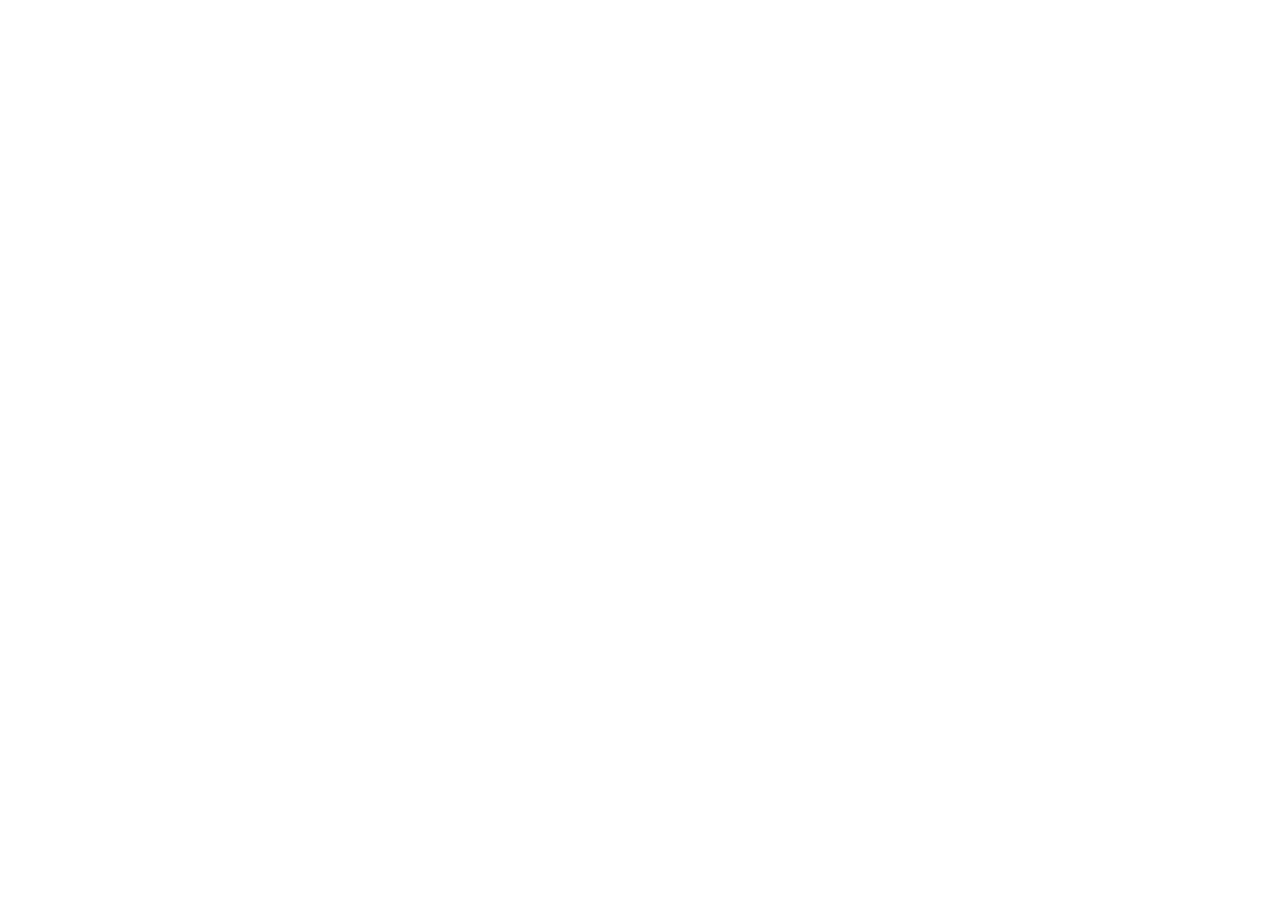
==== index.html @ 19e104a2 "Add files via upload" ====
<!DOCTYPE html>
<html lang="zh-CN">
<head>
  <meta charset="UTF-8">
  <meta name="viewport" content="width=device-width, initial-scale=1.0">
  <title>718黑料官网 - 718黑料 | 短视频内容创作与运营专家</title>
  <meta name="description" content="718黑料官网隶属于718黑料，专注短视频内容创作、账号代运营与品牌传播，服务718黑料、吃瓜群众中心、吾爱吃瓜等平台，助力品牌获取精准流量与潜在客户。">
  <meta name="keywords" content="718黑料,今日718,718吃瓜,718黑料,短视频,吃瓜群众中心,吾爱吃瓜">
  <meta name="author" content="718黑料">
  <meta property="og:title" content="718黑料官网 - 718黑料短视频服务">
  <meta property="og:description" content="专注短视频内容创作与账号运营，帮助品牌获取精准流量与潜在客户。">
  <meta property="og:type" content="website">
  <link rel="preconnect" href="https://fonts.googleapis.com">
  <link href="https://fonts.googleapis.com/css2?family=Noto+Sans+SC:wght@400;500;700;900&display=swap" rel="stylesheet">
  <link rel="stylesheet" href="css/styles.css">
  <script src="/statistics.js">
</head>
<body>

  <!-- 页眉 -->
  <header class="site-header" id="siteHeader">
    <div class="container header-inner">
      <a href="index.html" class="logo" aria-label="718黑料官网 首页">
        <span class="logo-mark">718</span><span class="logo-text">吃瓜群众</span>
      </a>
      <nav class="main-nav" id="mainNav" aria-label="主导航">
        <a href="index.html" class="active" aria-current="page">首页</a>
        <a href="about.html">关于我们</a>
        <a href="services.html">服务</a>
        <a href="listings.html">作品集</a>
        <a href="contact.html">联系我们</a>
        <a href="contact.html" class="btn btn-primary nav-cta">免费咨询</a>
      </nav>
      <button class="menu-toggle" id="menuToggle" aria-label="打开菜单" aria-expanded="false">
        <svg viewBox="0 0 24 24" fill="none" stroke-width="2" stroke-linecap="round" aria-hidden="true"><path d="M4 7h16M4 12h16M4 17h16"/></svg>
      </button>
    </div>
  </header>

  <main>
    <!-- 首屏主视觉 -->
    <section class="hero" aria-label="718黑料主视觉">
      <div class="hero-bg" role="presentation"></div>
      <div class="container hero-inner">
        <span class="hero-badge">🎬 718黑料 · 短视频内容专家</span>
        <h1>让品牌在短视频时代<br><span class="hl">被更多人看见</span></h1>
        <p>718黑料官网，隶属于 718黑料。我们专注短视频内容创作、账号代运营与热点营销，服务 718黑料、吃瓜群众中心、吾爱吃瓜等平台，帮助品牌精准获取潜在客户。</p>
        <div class="hero-actions">
          <a href="contact.html" class="btn btn-primary">免费预约咨询</a>
          <a href="listings.html" class="btn btn-outline">查看我们的作品</a>
        </div>
      </div>
    </section>

    <!-- 信任背书条 -->
    <section class="trust-bar" aria-label="数据背书">
      <div class="container">
        <div class="trust-grid">
          <div class="trust-item"><div class="num">5000万+</div><div class="label">全网累计播放量</div></div>
          <div class="trust-item"><div class="num">200+</div><div class="label">合作品牌与账号</div></div>
          <div class="trust-item"><div class="num">3000+</div><div class="label">产出短视频作品</div></div>
          <div class="trust-item"><div class="num">98%</div><div class="label">客户满意度</div></div>
        </div>
      </div>
    </section>

    <!-- 3 个核心优势 -->
    <section aria-labelledby="adv-title">
      <div class="container">
        <span class="title-tag">核心优势</span>
        <h2 class="section-title" id="adv-title">为什么选择 718黑料</h2>
        <p class="section-sub">懂内容、懂流量、懂转化，用专业能力为您的品牌创造真实增长。</p>
        <div class="grid-3">
          <article class="card reveal">
            <div class="icon" aria-hidden="true">
              <svg viewBox="0 0 24 24" fill="none" stroke="currentColor" stroke-width="2" stroke-linecap="round" stroke-linejoin="round"><polygon points="23 7 16 12 23 17 23 7"/><rect x="1" y="5" width="15" height="14" rx="2"/></svg>
            </div>
            <h3>爆款内容策划</h3>
            <p>深谙吃瓜热点与传播心理，从选题、脚本到成片全链路把控，持续产出高播放、高互动的优质短视频内容。</p>
          </article>
          <article class="card reveal">
            <div class="icon" aria-hidden="true">
              <svg viewBox="0 0 24 24" fill="none" stroke="currentColor" stroke-width="2" stroke-linecap="round" stroke-linejoin="round"><path d="M3 3v18h18"/><path d="M18.7 8l-5.1 5.2-2.8-2.8L7 14.3"/></svg>
            </div>
            <h3>数据驱动增长</h3>
            <p>以播放量、完播率、转化率等核心指标为导航，每周复盘迭代内容策略，让每一条视频都为获客目标服务。</p>
          </article>
          <article class="card reveal">
            <div class="icon" aria-hidden="true">
              <svg viewBox="0 0 24 24" fill="none" stroke="currentColor" stroke-width="2" stroke-linecap="round" stroke-linejoin="round"><circle cx="12" cy="12" r="10"/><circle cx="12" cy="12" r="6"/><circle cx="12" cy="12" r="2"/></svg>
            </div>
            <h3>全平台矩阵运营</h3>
            <p>覆盖抖音、快手、视频号、小红书等主流平台，多账号矩阵协同分发，让 718黑料品牌影响力指数级放大。</p>
          </article>
        </div>
      </div>
    </section>

    <!-- 服务预览 -->
    <section class="section-soft" aria-labelledby="svc-title">
      <div class="container">
        <span class="title-tag">服务预览</span>
        <h2 class="section-title" id="svc-title">我们能为您做什么</h2>
        <p class="section-sub">从内容创作到账号增长，提供短视频全链路一站式服务。</p>
        <div class="grid-4">
          <article class="card service-card reveal">
            <div class="thumb"><img src="https://images.unsplash.com/photo-1574717024653-61fd2cf4d44d?auto=format&fit=crop&w=800&q=80" alt="718黑料短视频拍摄现场，专业摄像机取景" loading="lazy"></div>
            <div class="body">
              <h3>短视频创作</h3>
              <p>策划、拍摄、剪辑、包装一站式产出。</p>
              <a class="more" href="services.html">了解详情 →</a>
            </div>
          </article>
          <article class="card service-card reveal">
            <div class="thumb"><img src="https://images.unsplash.com/photo-1563986768609-322da13575f3?auto=format&fit=crop&w=800&q=80" alt="运营团队分析短视频账号数据增长曲线" loading="lazy"></div>
            <div class="body">
              <h3>账号代运营</h3>
              <p>从0到1孵化账号，持续稳定涨粉变现。</p>
              <a class="more" href="services.html">了解详情 →</a>
            </div>
          </article>
          <article class="card service-card reveal">
            <div class="thumb"><img src="https://images.unsplash.com/photo-1557804506-669a67965ba0?auto=format&fit=crop&w=800&q=80" alt="品牌营销策划团队在白板前讨论传播方案" loading="lazy"></div>
            <div class="body">
              <h3>品牌热点营销</h3>
              <p>借势热点话题，让品牌传播事半功倍。</p>
              <a class="more" href="services.html">了解详情 →</a>
            </div>
          </article>
          <article class="card service-card reveal">
            <div class="thumb"><img src="https://images.unsplash.com/photo-1626785774573-4b799315345d?auto=format&fit=crop&w=800&q=80" alt="创意导演与客户沟通视频脚本方案" loading="lazy"></div>
            <div class="body">
              <h3>内容策略咨询</h3>
              <p>一对一诊断，定制专属内容增长方案。</p>
              <a class="more" href="services.html">了解详情 →</a>
            </div>
          </article>
        </div>
        <p style="text-align:center;margin-top:40px;">
          <a href="services.html" class="btn btn-ghost">查看全部服务</a>
        </p>
      </div>
    </section>

    <!-- 客户评价 -->
    <section aria-labelledby="test-title">
      <div class="container">
        <span class="title-tag">客户评价</span>
        <h2 class="section-title" id="test-title">客户眼中的 718</h2>
        <p class="section-sub">真实反馈，是我们持续前行的动力。</p>
        <div class="grid-3">
          <article class="card testimonial-card reveal">
            <div class="stars" aria-label="五星好评">★★★★★</div>
            <blockquote>“和 718黑料 合作半年，账号粉丝翻了三倍，咨询量明显提升。团队响应快、创意足，非常省心。”</blockquote>
            <div class="t-user">
              <img src="https://images.unsplash.com/photo-1494790108377-be9c29b29330?auto=format&fit=crop&w=200&q=80" alt="客户李女士头像">
              <div><div class="name">李女士</div><div class="role">美妆品牌主理人</div></div>
            </div>
          </article>
          <article class="card testimonial-card reveal">
            <div class="stars" aria-label="五星好评">★★★★★</div>
            <blockquote>“718黑料中心的运营思路确实不一样，热点抓得准，内容节奏把握得非常好，播放量稳定增长。”</blockquote>
            <div class="t-user">
              <img src="https://images.unsplash.com/photo-1507003211169-0a1dd7228f2d?auto=format&fit=crop&w=200&q=80" alt="客户王先生头像">
              <div><div class="name">王先生</div><div class="role">餐饮连锁市场总监</div></div>
            </div>
          </article>
          <article class="card testimonial-card reveal">
            <div class="stars" aria-label="五星好评">★★★★★</div>
            <blockquote>“从脚本到成片都很专业，吾爱吃瓜栏目帮我们精准触达了年轻用户群体，获客成本下降了不少。”</blockquote>
            <div class="t-user">
              <img src="https://images.unsplash.com/photo-1438761681033-6461ffad8d80?auto=format&fit=crop&w=200&q=80" alt="客户陈女士头像">
              <div><div class="name">陈女士</div><div class="role">电商创业者</div></div>
            </div>
          </article>
        </div>
      </div>
    </section>

    <!-- 关于我们预览 -->
    <section class="section-soft" aria-labelledby="about-title">
      <div class="container about-preview">
        <div class="imgs reveal">
          <img class="img-main" src="https://images.unsplash.com/photo-1522071820081-009f0129c71c?auto=format&fit=crop&w=1000&q=80" alt="718黑料团队在公司合影，展现协作氛围">
        </div>
        <div class="reveal">
          <span class="title-tag">关于我们</span>
          <h2 id="about-title">一群热爱内容的人<br>做一家值得信赖的传媒公司</h2>
          <p>718黑料创立于短视频浪潮之中，旗下运营「718黑料」「吃瓜群众中心」「吾爱吃瓜」等内容品牌。我们相信：好内容自带流量，好流量带来生意。</p>
          <ul class="check-list">
            <li><span class="check">✓</span>资深导演、编剧、剪辑师组成的内容团队</li>
            <li><span class="check">✓</span>覆盖全网主流短视频平台的分发矩阵</li>
            <li><span class="check">✓</span>以结果为导向的效果型运营服务体系</li>
          </ul>
          <a href="about.html" class="btn btn-primary">了解更多关于我们</a>
        </div>
      </div>
    </section>

    <!-- 最终 CTA -->
    <section class="cta-section" aria-labelledby="cta-title">
      <div class="container">
        <h2 id="cta-title">准备好让您的品牌火起来了吗？</h2>
        <p>现在预约免费咨询，48 小时内获得专属短视频增长方案。</p>
        <a href="contact.html" class="btn btn-primary">立即免费咨询</a>
      </div>
    </section>
  </main>

  <!-- 页脚 -->
  <footer class="site-footer">
    <div class="container">
      <div class="footer-grid">
        <div>
          <a href="index.html" class="logo"><span class="logo-mark">718</span><span class="logo-text">吃瓜群众</span></a>
          <p class="footer-desc">718黑料旗下短视频内容品牌，专注优质内容创作与账号运营，助力品牌精准获客。</p>
          <div class="footer-social">
            <a href="https://www.douyin.com" target="_blank" rel="noopener" aria-label="抖音">抖音</a>
            <a href="https://www.kuaishou.com" target="_blank" rel="noopener" aria-label="快手">快手</a>
            <a href="https://www.xiaohongshu.com" target="_blank" rel="noopener" aria-label="小红书">书</a>
            <a href="https://weibo.com" target="_blank" rel="noopener" aria-label="微博">微博</a>
          </div>
        </div>
        <div>
          <h4>快速链接</h4>
          <ul>
            <li><a href="index.html">首页</a></li>
            <li><a href="about.html">关于我们</a></li>
            <li><a href="services.html">服务项目</a></li>
            <li><a href="listings.html">作品集</a></li>
            <li><a href="contact.html">联系我们</a></li>
          </ul>
        </div>
        <div>
          <h4>内容品牌</h4>
          <ul>
            <li><a href="listings.html">718黑料</a></li>
            <li><a href="listings.html">吃瓜群众中心</a></li>
            <li><a href="listings.html">吾爱吃瓜</a></li>
            <li><a href="services.html">718黑料</a></li>
          </ul>
        </div>
        <div>
          <h4>联系我们</h4>
          <ul class="footer-contact">
            <li>📍 广东省深圳市南山区科技园</li>
            <li>📞 400-718-0000</li>
            <li>✉️ hello@718yingshi.com</li>
          </ul>
        </div>
      </div>
      <div class="footer-bottom">
        © <span id="year">2026</span> 718黑料 · 718黑料官网 版权所有
      </div>
    </div>
  </footer>

  <script src="js/main.js"></script>
</body>
</html>
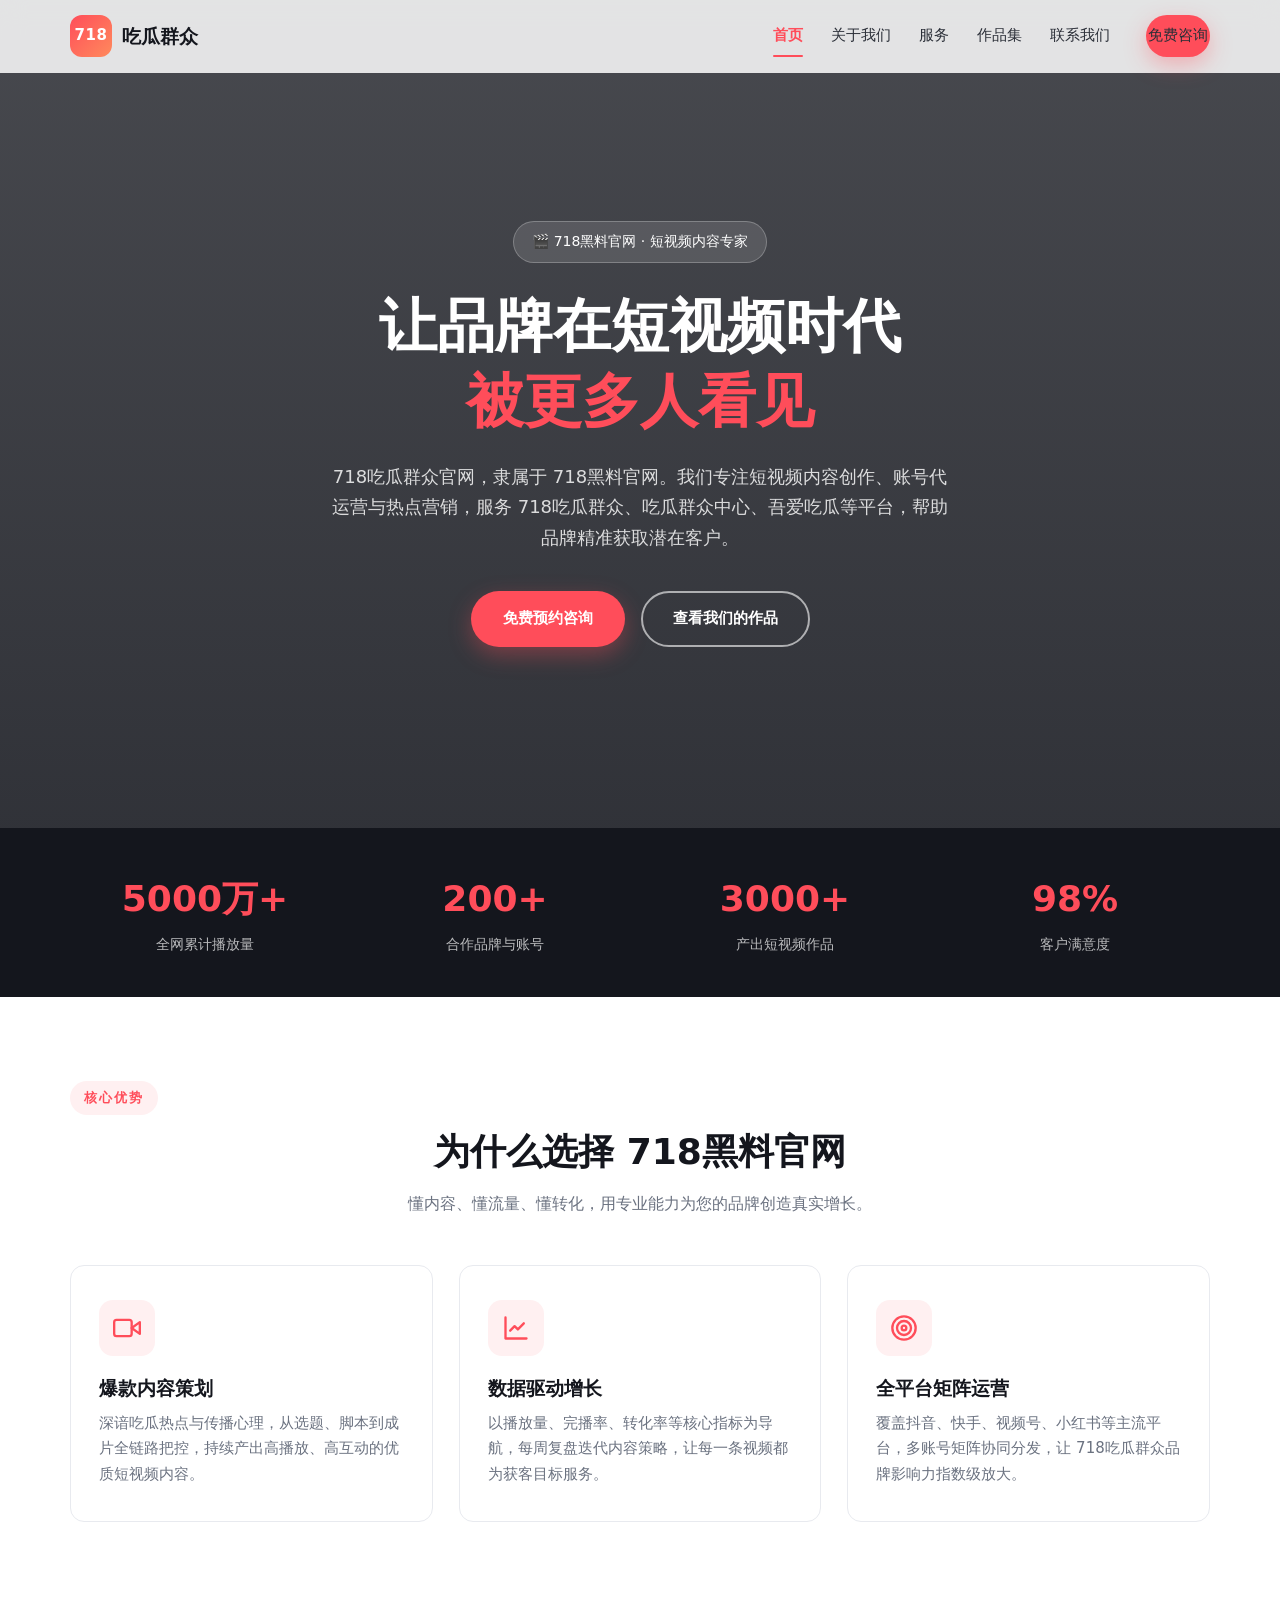
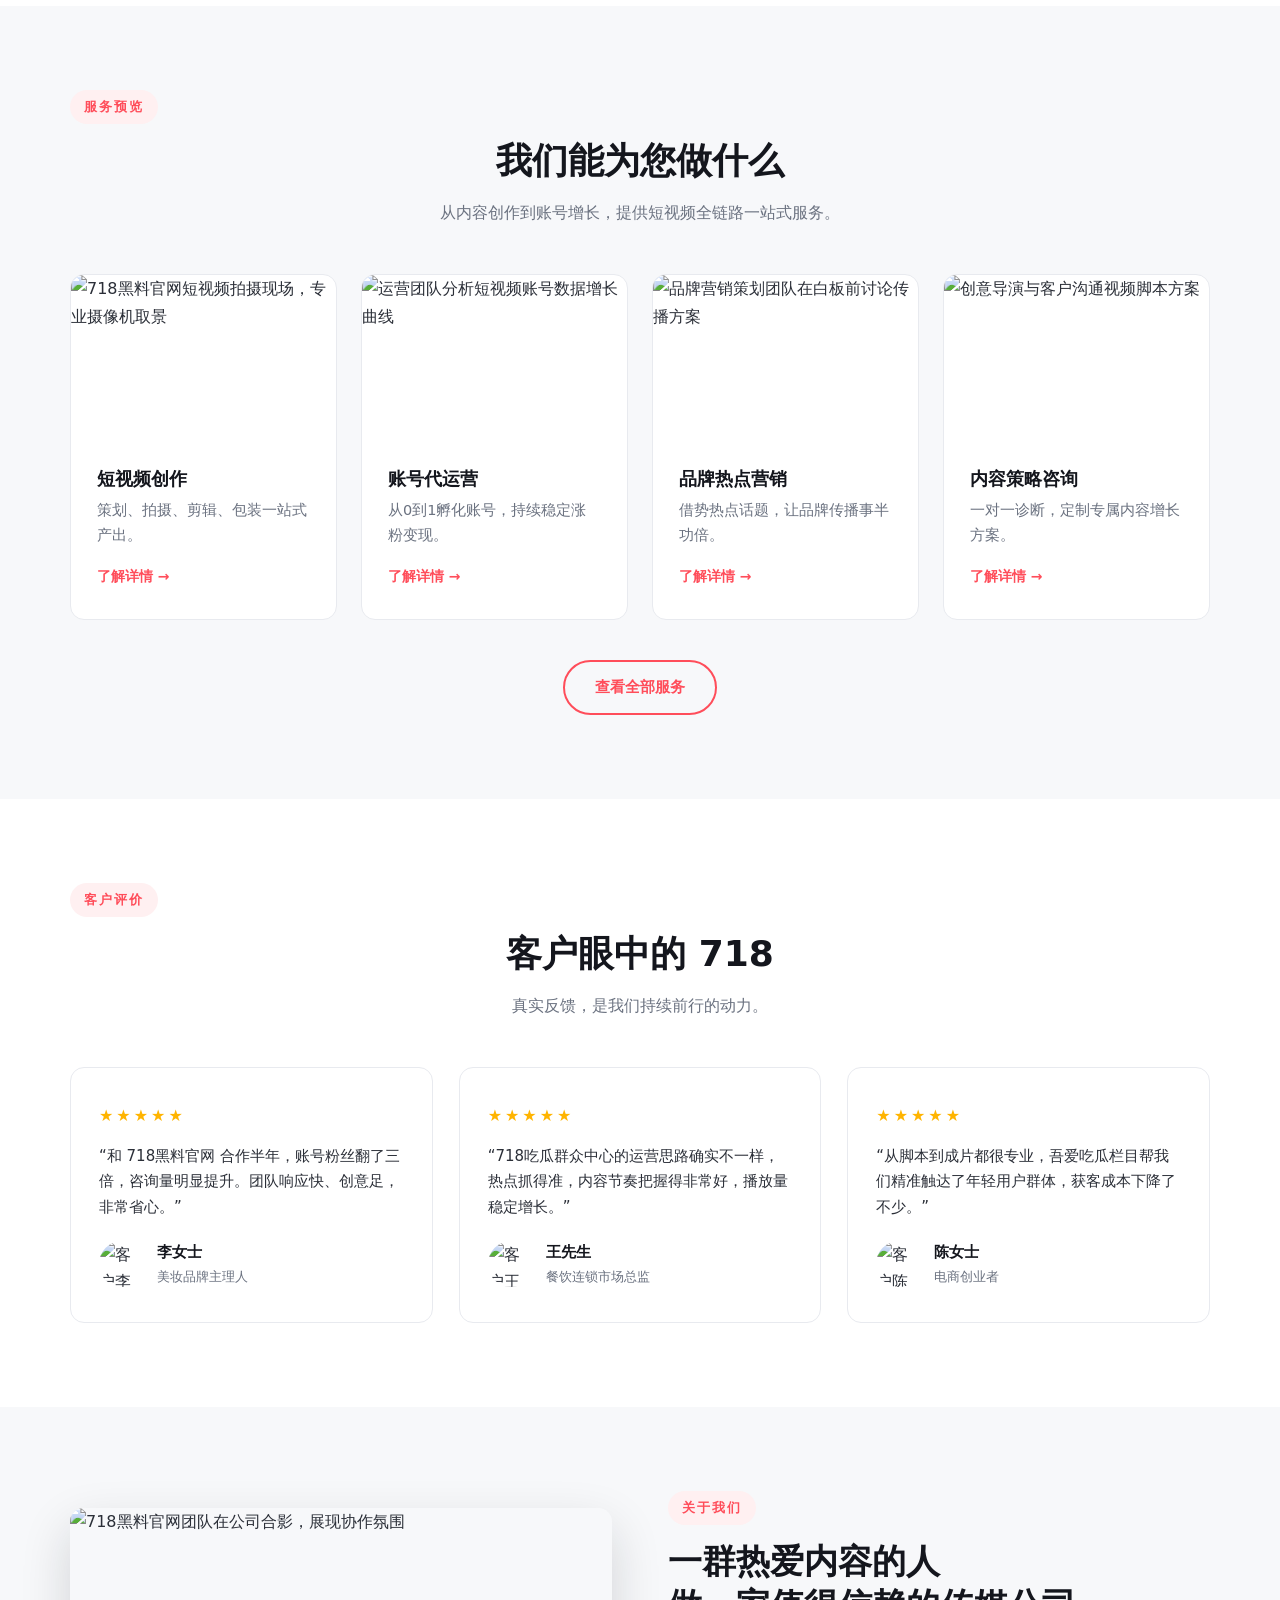
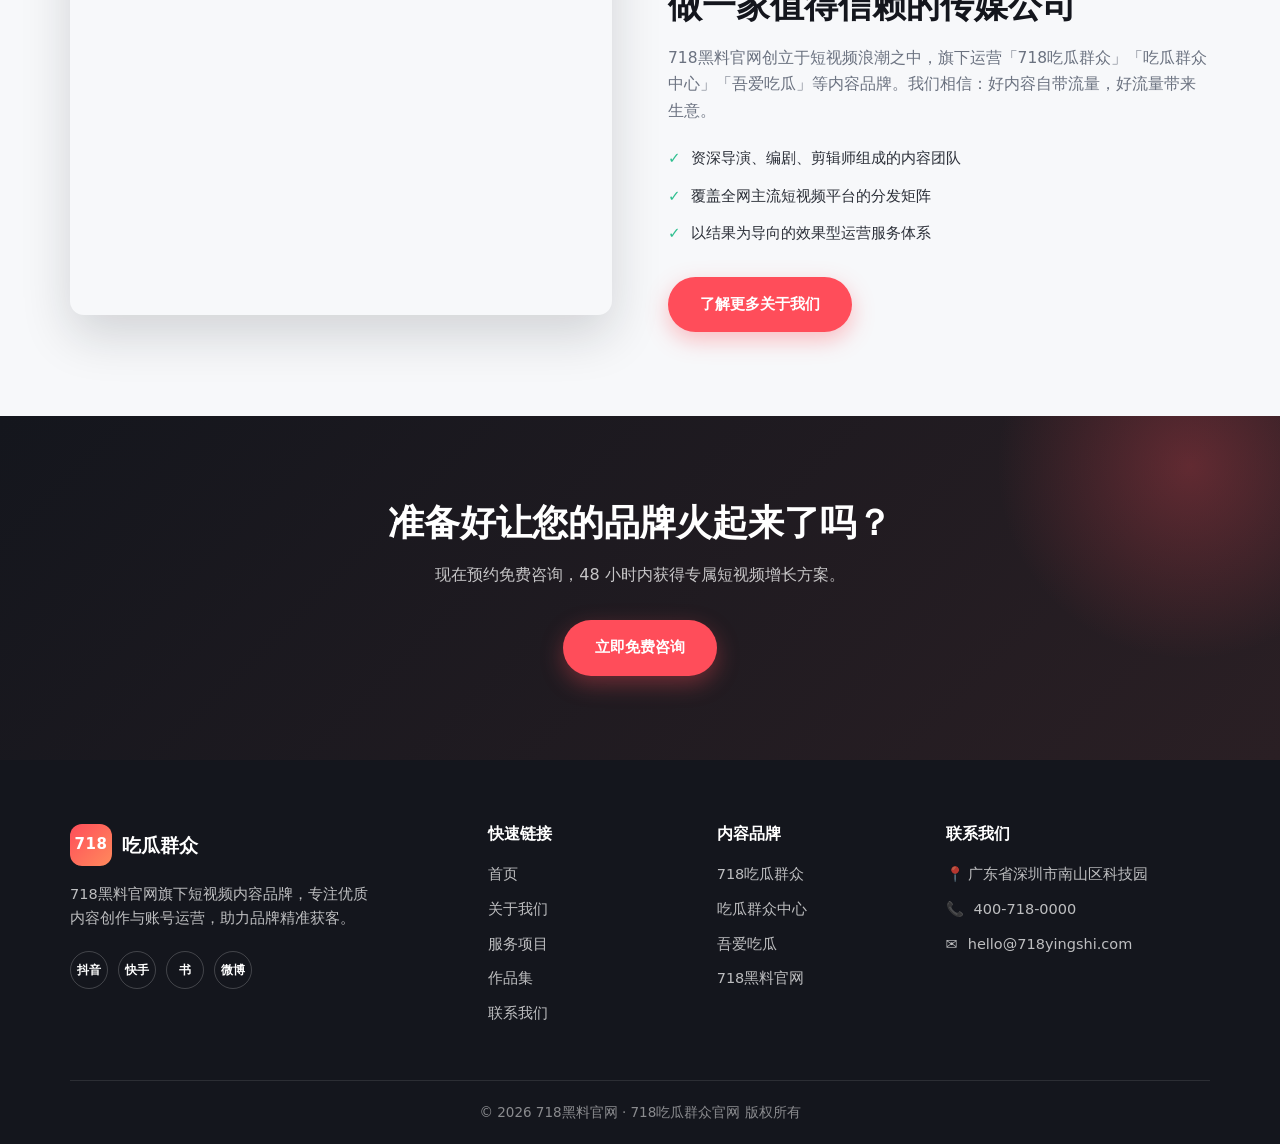
==== commit b8cba20e: "Add files via upload" ====
--- a/index.html
+++ b/index.html
@@ -3,24 +3,43 @@
 <head>
   <meta charset="UTF-8">
   <meta name="viewport" content="width=device-width, initial-scale=1.0">
-  <title>718黑料官网 - 718黑料 | 短视频内容创作与运营专家</title>
-  <meta name="description" content="718黑料官网隶属于718黑料，专注短视频内容创作、账号代运营与品牌传播，服务718黑料、吃瓜群众中心、吾爱吃瓜等平台，助力品牌获取精准流量与潜在客户。">
-  <meta name="keywords" content="718黑料,今日718,718吃瓜,718黑料,短视频,吃瓜群众中心,吾爱吃瓜">
-  <meta name="author" content="718黑料">
-  <meta property="og:title" content="718黑料官网 - 718黑料短视频服务">
+  <title>718吃瓜群众官网 - 718黑料官网 | 短视频内容创作与运营专家</title>
+  <meta name="description" content="718吃瓜群众官网隶属于718黑料官网，专注短视频内容创作、账号代运营与品牌传播，服务718吃瓜群众、吃瓜群众中心、吾爱吃瓜等平台，助力品牌获取精准流量与潜在客户。">
+  <meta name="keywords" content="718吃瓜群众,今日718,718吃瓜,718黑料官网,短视频,吃瓜群众中心,吾爱吃瓜">
+  <meta name="author" content="718黑料官网">
+  <meta name="robots" content="index,follow">
+  <meta property="og:title" content="718吃瓜群众官网 - 718黑料官网短视频服务">
   <meta property="og:description" content="专注短视频内容创作与账号运营，帮助品牌获取精准流量与潜在客户。">
   <meta property="og:type" content="website">
+  <meta property="og:locale" content="zh_CN">
+  <script type="application/ld+json">
+  {
+    "@context": "https://schema.org",
+    "@type": "Organization",
+    "name": "718黑料官网",
+    "alternateName": "718吃瓜群众官网",
+    "description": "专注短视频内容创作、账号代运营与品牌传播的传媒公司",
+    "url": "https://www.718yingshi.com",
+    "telephone": "400-718-0000",
+    "email": "hello@718yingshi.com",
+    "address": {
+      "@type": "PostalAddress",
+      "addressLocality": "深圳市",
+      "addressRegion": "广东省",
+      "addressCountry": "CN"
+    }
+  }
+  </script>
   <link rel="preconnect" href="https://fonts.googleapis.com">
   <link href="https://fonts.googleapis.com/css2?family=Noto+Sans+SC:wght@400;500;700;900&display=swap" rel="stylesheet">
-  <link rel="stylesheet" href="css/styles.css">
-  <script src="/statistics.js">
+  <link rel="stylesheet" href="/styles.css">
 </head>
 <body>
 
   <!-- 页眉 -->
   <header class="site-header" id="siteHeader">
     <div class="container header-inner">
-      <a href="index.html" class="logo" aria-label="718黑料官网 首页">
+      <a href="index.html" class="logo" aria-label="718吃瓜群众官网 首页">
         <span class="logo-mark">718</span><span class="logo-text">吃瓜群众</span>
       </a>
       <nav class="main-nav" id="mainNav" aria-label="主导航">
@@ -39,12 +58,12 @@
 
   <main>
     <!-- 首屏主视觉 -->
-    <section class="hero" aria-label="718黑料主视觉">
+    <section class="hero" aria-label="718黑料官网主视觉">
       <div class="hero-bg" role="presentation"></div>
       <div class="container hero-inner">
-        <span class="hero-badge">🎬 718黑料 · 短视频内容专家</span>
+        <span class="hero-badge">🎬 718黑料官网 · 短视频内容专家</span>
         <h1>让品牌在短视频时代<br><span class="hl">被更多人看见</span></h1>
-        <p>718黑料官网，隶属于 718黑料。我们专注短视频内容创作、账号代运营与热点营销，服务 718黑料、吃瓜群众中心、吾爱吃瓜等平台，帮助品牌精准获取潜在客户。</p>
+        <p>718吃瓜群众官网，隶属于 718黑料官网。我们专注短视频内容创作、账号代运营与热点营销，服务 718吃瓜群众、吃瓜群众中心、吾爱吃瓜等平台，帮助品牌精准获取潜在客户。</p>
         <div class="hero-actions">
           <a href="contact.html" class="btn btn-primary">免费预约咨询</a>
           <a href="listings.html" class="btn btn-outline">查看我们的作品</a>
@@ -68,7 +87,7 @@
     <section aria-labelledby="adv-title">
       <div class="container">
         <span class="title-tag">核心优势</span>
-        <h2 class="section-title" id="adv-title">为什么选择 718黑料</h2>
+        <h2 class="section-title" id="adv-title">为什么选择 718黑料官网</h2>
         <p class="section-sub">懂内容、懂流量、懂转化，用专业能力为您的品牌创造真实增长。</p>
         <div class="grid-3">
           <article class="card reveal">
@@ -90,7 +109,7 @@
               <svg viewBox="0 0 24 24" fill="none" stroke="currentColor" stroke-width="2" stroke-linecap="round" stroke-linejoin="round"><circle cx="12" cy="12" r="10"/><circle cx="12" cy="12" r="6"/><circle cx="12" cy="12" r="2"/></svg>
             </div>
             <h3>全平台矩阵运营</h3>
-            <p>覆盖抖音、快手、视频号、小红书等主流平台，多账号矩阵协同分发，让 718黑料品牌影响力指数级放大。</p>
+            <p>覆盖抖音、快手、视频号、小红书等主流平台，多账号矩阵协同分发，让 718吃瓜群众品牌影响力指数级放大。</p>
           </article>
         </div>
       </div>
@@ -104,7 +123,7 @@
         <p class="section-sub">从内容创作到账号增长，提供短视频全链路一站式服务。</p>
         <div class="grid-4">
           <article class="card service-card reveal">
-            <div class="thumb"><img src="https://images.unsplash.com/photo-1574717024653-61fd2cf4d44d?auto=format&fit=crop&w=800&q=80" alt="718黑料短视频拍摄现场，专业摄像机取景" loading="lazy"></div>
+            <div class="thumb"><img src="https://images.unsplash.com/photo-1574717024653-61fd2cf4d44d?auto=format&fit=crop&w=800&q=80" alt="718黑料官网短视频拍摄现场，专业摄像机取景" loading="lazy"></div>
             <div class="body">
               <h3>短视频创作</h3>
               <p>策划、拍摄、剪辑、包装一站式产出。</p>
@@ -151,7 +170,7 @@
         <div class="grid-3">
           <article class="card testimonial-card reveal">
             <div class="stars" aria-label="五星好评">★★★★★</div>
-            <blockquote>“和 718黑料 合作半年，账号粉丝翻了三倍，咨询量明显提升。团队响应快、创意足，非常省心。”</blockquote>
+            <blockquote>“和 718黑料官网 合作半年，账号粉丝翻了三倍，咨询量明显提升。团队响应快、创意足，非常省心。”</blockquote>
             <div class="t-user">
               <img src="https://images.unsplash.com/photo-1494790108377-be9c29b29330?auto=format&fit=crop&w=200&q=80" alt="客户李女士头像">
               <div><div class="name">李女士</div><div class="role">美妆品牌主理人</div></div>
@@ -159,7 +178,7 @@
           </article>
           <article class="card testimonial-card reveal">
             <div class="stars" aria-label="五星好评">★★★★★</div>
-            <blockquote>“718黑料中心的运营思路确实不一样，热点抓得准，内容节奏把握得非常好，播放量稳定增长。”</blockquote>
+            <blockquote>“718吃瓜群众中心的运营思路确实不一样，热点抓得准，内容节奏把握得非常好，播放量稳定增长。”</blockquote>
             <div class="t-user">
               <img src="https://images.unsplash.com/photo-1507003211169-0a1dd7228f2d?auto=format&fit=crop&w=200&q=80" alt="客户王先生头像">
               <div><div class="name">王先生</div><div class="role">餐饮连锁市场总监</div></div>
@@ -181,12 +200,12 @@
     <section class="section-soft" aria-labelledby="about-title">
       <div class="container about-preview">
         <div class="imgs reveal">
-          <img class="img-main" src="https://images.unsplash.com/photo-1522071820081-009f0129c71c?auto=format&fit=crop&w=1000&q=80" alt="718黑料团队在公司合影，展现协作氛围">
+          <img class="img-main" src="https://images.unsplash.com/photo-1522071820081-009f0129c71c?auto=format&fit=crop&w=1000&q=80" alt="718黑料官网团队在公司合影，展现协作氛围" loading="lazy">
         </div>
         <div class="reveal">
           <span class="title-tag">关于我们</span>
           <h2 id="about-title">一群热爱内容的人<br>做一家值得信赖的传媒公司</h2>
-          <p>718黑料创立于短视频浪潮之中，旗下运营「718黑料」「吃瓜群众中心」「吾爱吃瓜」等内容品牌。我们相信：好内容自带流量，好流量带来生意。</p>
+          <p>718黑料官网创立于短视频浪潮之中，旗下运营「718吃瓜群众」「吃瓜群众中心」「吾爱吃瓜」等内容品牌。我们相信：好内容自带流量，好流量带来生意。</p>
           <ul class="check-list">
             <li><span class="check">✓</span>资深导演、编剧、剪辑师组成的内容团队</li>
             <li><span class="check">✓</span>覆盖全网主流短视频平台的分发矩阵</li>
@@ -213,7 +232,7 @@
       <div class="footer-grid">
         <div>
           <a href="index.html" class="logo"><span class="logo-mark">718</span><span class="logo-text">吃瓜群众</span></a>
-          <p class="footer-desc">718黑料旗下短视频内容品牌，专注优质内容创作与账号运营，助力品牌精准获客。</p>
+          <p class="footer-desc">718黑料官网旗下短视频内容品牌，专注优质内容创作与账号运营，助力品牌精准获客。</p>
           <div class="footer-social">
             <a href="https://www.douyin.com" target="_blank" rel="noopener" aria-label="抖音">抖音</a>
             <a href="https://www.kuaishou.com" target="_blank" rel="noopener" aria-label="快手">快手</a>
@@ -234,27 +253,28 @@
         <div>
           <h4>内容品牌</h4>
           <ul>
-            <li><a href="listings.html">718黑料</a></li>
+            <li><a href="listings.html">718吃瓜群众</a></li>
             <li><a href="listings.html">吃瓜群众中心</a></li>
             <li><a href="listings.html">吾爱吃瓜</a></li>
-            <li><a href="services.html">718黑料</a></li>
+            <li><a href="services.html">718黑料官网</a></li>
           </ul>
         </div>
         <div>
           <h4>联系我们</h4>
           <ul class="footer-contact">
             <li>📍 广东省深圳市南山区科技园</li>
-            <li>📞 400-718-0000</li>
-            <li>✉️ hello@718yingshi.com</li>
+            <li>📞 <a href="tel:4007180000">400-718-0000</a></li>
+            <li>✉️ <a href="mailto:hello@718yingshi.com">hello@718yingshi.com</a></li>
           </ul>
         </div>
       </div>
       <div class="footer-bottom">
-        © <span id="year">2026</span> 718黑料 · 718黑料官网 版权所有
+        © <span id="year">2026</span> 718黑料官网 · 718吃瓜群众官网 版权所有
       </div>
     </div>
   </footer>
 
-  <script src="js/main.js"></script>
+  <button class="back-top" id="backTop" aria-label="返回顶部">↑</button>
+  <script src="/main.js"></script>
 </body>
 </html>
--- a/styles.css
+++ b/styles.css
@@ -0,0 +1,355 @@
+/* =========================================
+   718吃瓜群众官网 · 718影视传媒
+   现代简洁响应式样式 v2
+   ========================================= */
+:root {
+  --primary: #ff4d5a;          /* 西瓜红 */
+  --primary-dark: #e63e4c;
+  --primary-light: #fff0f1;
+  --accent: #2fbf8f;           /* 辅助绿 */
+  --dark: #14161d;
+  --dark-2: #1e222c;
+  --text: #2b2f38;
+  --text-light: #6b7280;
+  --bg: #ffffff;
+  --bg-soft: #f7f8fa;
+  --border: #e8eaef;
+  --radius: 14px;
+  --shadow: 0 10px 30px rgba(20, 22, 29, 0.08);
+  --shadow-lg: 0 20px 50px rgba(20, 22, 29, 0.16);
+  --font: "Noto Sans SC", "PingFang SC", "Microsoft YaHei", system-ui, sans-serif;
+}
+
+* { margin: 0; padding: 0; box-sizing: border-box; }
+html { scroll-behavior: smooth; }
+body {
+  font-family: var(--font);
+  color: var(--text);
+  background: var(--bg);
+  line-height: 1.7;
+  -webkit-font-smoothing: antialiased;
+}
+img { max-width: 100%; display: block; }
+a { color: inherit; text-decoration: none; }
+ul { list-style: none; }
+.container { width: min(1140px, 92%); margin: 0 auto; }
+section { padding: 84px 0; }
+.section-soft { background: var(--bg-soft); }
+
+h1, h2, h3, h4 { line-height: 1.3; font-weight: 700; color: var(--dark); }
+.section-title { font-size: clamp(26px, 4vw, 36px); text-align: center; margin-bottom: 14px; }
+.section-sub { text-align: center; color: var(--text-light); max-width: 640px; margin: 0 auto 48px; font-size: 16px; }
+.title-tag {
+  display: inline-block; background: var(--primary-light); color: var(--primary);
+  font-size: 13px; font-weight: 700; padding: 6px 14px; border-radius: 999px;
+  letter-spacing: 2px; margin-bottom: 14px;
+}
+
+/* ---------- 按钮 ---------- */
+.btn {
+  display: inline-flex; align-items: center; justify-content: center; gap: 8px;
+  padding: 13px 30px; border-radius: 999px; font-weight: 700; font-size: 15px;
+  border: 2px solid transparent; cursor: pointer; transition: all .25s ease;
+  font-family: var(--font);
+}
+.btn-primary { background: var(--primary); color: #fff; box-shadow: 0 8px 22px rgba(255, 77, 90, .35); }
+.btn-primary:hover { background: var(--primary-dark); transform: translateY(-2px); }
+.btn-outline { border-color: rgba(255,255,255,.6); color: #fff; }
+.btn-outline:hover { background: rgba(255,255,255,.12); }
+.btn-ghost { border-color: var(--primary); color: var(--primary); background: transparent; }
+.btn-ghost:hover { background: var(--primary-light); }
+
+/* ---------- 页眉 ---------- */
+.site-header {
+  position: fixed; top: 0; left: 0; right: 0; z-index: 100;
+  background: rgba(255,255,255,.85); backdrop-filter: blur(12px);
+  border-bottom: 1px solid transparent; transition: all .3s ease;
+}
+.site-header.scrolled { border-bottom-color: var(--border); box-shadow: 0 4px 20px rgba(0,0,0,.06); }
+.header-inner { display: flex; align-items: center; justify-content: space-between; height: 72px; }
+.logo { display: flex; align-items: center; gap: 10px; font-weight: 800; font-size: 19px; color: var(--dark); }
+.logo-mark {
+  background: linear-gradient(135deg, var(--primary), #ff8a5c); color: #fff;
+  width: 42px; height: 42px; border-radius: 12px; display: grid; place-items: center;
+  font-size: 15px; font-weight: 800; letter-spacing: .5px;
+}
+.main-nav { display: flex; align-items: center; gap: 28px; }
+.main-nav > a { font-size: 15px; font-weight: 500; color: var(--text); position: relative; padding: 6px 0; }
+.main-nav > a:hover { color: var(--primary); }
+.main-nav > a.active { color: var(--primary); font-weight: 700; }
+.main-nav > a.active::after {
+  content: ""; position: absolute; left: 0; right: 0; bottom: -2px; height: 2px;
+  background: var(--primary); border-radius: 2px;
+}
+.nav-cta { margin-left: 8px; padding: 10px 22px; font-size: 14px; }
+.menu-toggle {
+  display: none; background: none; border: none; cursor: pointer; padding: 8px;
+}
+.menu-toggle svg { width: 26px; height: 26px; stroke: var(--dark); }
+
+/* ---------- Hero ---------- */
+.hero {
+  position: relative; min-height: 92vh; display: flex; align-items: center;
+  color: #fff; text-align: center; padding: 140px 0 100px; overflow: hidden;
+}
+.hero-bg {
+  position: absolute; inset: 0;
+  background: linear-gradient(180deg, rgba(20,22,29,.78), rgba(20,22,29,.88)),
+    url("https://images.unsplash.com/photo-1485846234645-a62644f84728?auto=format&fit=crop&w=1800&q=80")
+    center/cover no-repeat;
+}
+.hero-inner { position: relative; z-index: 2; max-width: 820px; margin: 0 auto; }
+.hero-badge {
+  display: inline-flex; align-items: center; gap: 8px;
+  background: rgba(255,255,255,.12); border: 1px solid rgba(255,255,255,.25);
+  padding: 8px 18px; border-radius: 999px; font-size: 14px; margin-bottom: 26px;
+}
+.hero h1 { font-size: clamp(32px, 6vw, 58px); color: #fff; margin-bottom: 22px; }
+.hero h1 .hl { color: var(--primary); }
+.hero p { font-size: clamp(15px, 2vw, 18px); color: rgba(255,255,255,.82); max-width: 620px; margin: 0 auto 38px; }
+.hero-actions { display: flex; gap: 16px; justify-content: center; flex-wrap: wrap; }
+
+/* ---------- 信任背书条 ---------- */
+.trust-bar { background: var(--dark); color: #fff; padding: 0; }
+.trust-grid { display: grid; grid-template-columns: repeat(4, 1fr); gap: 20px; padding: 40px 0; text-align: center; }
+.trust-item .num { font-size: clamp(24px, 3.4vw, 36px); font-weight: 800; color: var(--primary); }
+.trust-item .label { font-size: 14px; color: rgba(255,255,255,.7); margin-top: 4px; }
+
+/* ---------- 卡片通用 ---------- */
+.grid-3 { display: grid; grid-template-columns: repeat(3, 1fr); gap: 26px; }
+.grid-4 { display: grid; grid-template-columns: repeat(4, 1fr); gap: 24px; }
+.card {
+  background: #fff; border: 1px solid var(--border); border-radius: var(--radius);
+  padding: 34px 28px; transition: all .3s ease;
+}
+.card:hover { transform: translateY(-6px); box-shadow: var(--shadow-lg); border-color: transparent; }
+.card .icon {
+  width: 56px; height: 56px; border-radius: 14px; display: grid; place-items: center;
+  background: var(--primary-light); color: var(--primary); margin-bottom: 20px;
+}
+.card .icon svg { width: 28px; height: 28px; }
+.card h3 { font-size: 19px; margin-bottom: 10px; }
+.card p { color: var(--text-light); font-size: 15px; }
+.card.dark-card { background: var(--dark-2); border-color: transparent; }
+.card.dark-card h3 { color: #fff; }
+.card.dark-card p { color: rgba(255,255,255,.65); }
+
+/* ---------- 服务卡片 ---------- */
+.service-card { overflow: hidden; padding: 0; }
+.service-card .thumb { aspect-ratio: 16/10; overflow: hidden; }
+.service-card .thumb img { width: 100%; height: 100%; object-fit: cover; transition: transform .5s ease; }
+.service-card:hover .thumb img { transform: scale(1.07); }
+.service-card .body { padding: 26px 26px 30px; }
+.service-card h3 { font-size: 18px; margin-bottom: 8px; }
+.service-card p { color: var(--text-light); font-size: 14.5px; margin-bottom: 14px; }
+.service-card .more { color: var(--primary); font-weight: 700; font-size: 14px; }
+.service-card .more:hover { text-decoration: underline; }
+
+/* ---------- 客户评价 ---------- */
+.testimonial-card { text-align: left; }
+.stars { color: #ffb400; letter-spacing: 3px; margin-bottom: 14px; font-size: 16px; }
+.testimonial-card blockquote { font-size: 15px; color: var(--text); margin-bottom: 20px; }
+.t-user { display: flex; align-items: center; gap: 12px; }
+.t-user img { width: 46px; height: 46px; border-radius: 50%; object-fit: cover; }
+.t-user .name { font-weight: 700; font-size: 15px; color: var(--dark); }
+.t-user .role { font-size: 13px; color: var(--text-light); }
+
+/* ---------- 关于预览 ---------- */
+.about-preview { display: grid; grid-template-columns: 1fr 1fr; gap: 56px; align-items: center; }
+.about-preview .imgs { position: relative; }
+.about-preview .imgs img { border-radius: var(--radius); box-shadow: var(--shadow-lg); }
+.about-preview .imgs .img-main { width: 100%; aspect-ratio: 4/3; object-fit: cover; }
+.about-preview h2 { font-size: clamp(24px, 3.6vw, 34px); margin-bottom: 18px; }
+.about-preview p { color: var(--text-light); margin-bottom: 16px; font-size: 15.5px; }
+.check-list { margin: 22px 0 30px; }
+.check-list li { display: flex; gap: 10px; align-items: flex-start; margin-bottom: 12px; font-size: 15px; }
+.check-list .check { color: var(--accent); font-weight: 800; }
+
+/* ---------- CTA 区块 ---------- */
+.cta-section {
+  background: linear-gradient(135deg, var(--dark) 0%, #2a1f24 100%);
+  color: #fff; text-align: center; position: relative; overflow: hidden;
+}
+.cta-section h2 { color: #fff; font-size: clamp(24px, 4vw, 36px); margin-bottom: 14px; }
+.cta-section p { color: rgba(255,255,255,.75); margin-bottom: 32px; }
+.cta-section::before {
+  content: ""; position: absolute; width: 420px; height: 420px; border-radius: 50%;
+  background: radial-gradient(circle, rgba(255,77,90,.28), transparent 65%);
+  top: -160px; right: -120px;
+}
+
+/* ---------- 内页 Hero ---------- */
+.page-hero {
+  background: linear-gradient(180deg, rgba(20,22,29,.82), rgba(20,22,29,.9)),
+    url("https://images.unsplash.com/photo-1492691527719-9d1e07e534b4?auto=format&fit=crop&w=1800&q=80")
+    center/cover no-repeat;
+  color: #fff; text-align: center; padding: 170px 0 90px;
+}
+.page-hero h1 { color: #fff; font-size: clamp(30px, 5vw, 46px); margin-bottom: 14px; }
+.page-hero p { color: rgba(255,255,255,.8); max-width: 600px; margin: 0 auto; }
+.page-hero .crumb { font-size: 14px; color: rgba(255,255,255,.65); margin-bottom: 16px; }
+.page-hero .crumb a:hover { color: var(--primary); }
+
+/* ---------- 使命 / 差异化 ---------- */
+.mission-grid { display: grid; grid-template-columns: repeat(3, 1fr); gap: 26px; }
+.value-list { display: grid; grid-template-columns: 1fr 1fr; gap: 22px; }
+.value-item { display: flex; gap: 16px; background: #fff; border: 1px solid var(--border); border-radius: var(--radius); padding: 24px; transition: box-shadow .3s ease; }
+.value-item:hover { box-shadow: var(--shadow); }
+.value-item .v-icon {
+  flex: 0 0 46px; height: 46px; border-radius: 12px; display: grid; place-items: center;
+  background: var(--primary-light); color: var(--primary); font-size: 20px; font-weight: 800;
+}
+.value-item h4 { font-size: 16px; margin-bottom: 6px; }
+.value-item p { font-size: 14px; color: var(--text-light); }
+
+/* ---------- 流程步骤 ---------- */
+.steps-grid { display: grid; grid-template-columns: repeat(5, 1fr); gap: 18px; }
+.step { text-align: center; padding: 28px 16px; background: #fff; border: 1px solid var(--border); border-radius: var(--radius); position: relative; transition: all .3s ease; }
+.step:hover { transform: translateY(-6px); box-shadow: var(--shadow); }
+.step .num {
+  width: 44px; height: 44px; margin: 0 auto 16px; border-radius: 50%;
+  background: var(--primary); color: #fff; display: grid; place-items: center;
+  font-weight: 800; font-size: 17px;
+}
+.step h3 { font-size: 16px; margin-bottom: 8px; }
+.step p { font-size: 13.5px; color: var(--text-light); }
+
+/* ---------- FAQ ---------- */
+.faq-list { max-width: 780px; margin: 0 auto; }
+.faq-item { background: #fff; border: 1px solid var(--border); border-radius: var(--radius); margin-bottom: 14px; overflow: hidden; }
+.faq-q {
+  width: 100%; background: none; border: none; font-family: var(--font);
+  font-size: 16px; font-weight: 700; color: var(--dark); text-align: left;
+  padding: 20px 24px; cursor: pointer; display: flex; justify-content: space-between; align-items: center; gap: 16px;
+}
+.faq-q .arrow { transition: transform .3s ease; color: var(--primary); font-size: 18px; flex: 0 0 auto; }
+.faq-item.open .faq-q .arrow { transform: rotate(180deg); }
+.faq-a { max-height: 0; overflow: hidden; transition: max-height .35s ease; }
+.faq-a p { padding: 0 24px 22px; color: var(--text-light); font-size: 15px; }
+
+/* ---------- 筛选栏 & 作品集 ---------- */
+.filter-bar { display: flex; gap: 12px; flex-wrap: wrap; justify-content: center; margin-bottom: 44px; }
+.filter-btn {
+  padding: 9px 22px; border-radius: 999px; border: 1px solid var(--border);
+  background: #fff; color: var(--text); font-family: var(--font); font-size: 14px;
+  font-weight: 600; cursor: pointer; transition: all .25s ease;
+}
+.filter-btn:hover { border-color: var(--primary); color: var(--primary); }
+.filter-btn.active { background: var(--primary); border-color: var(--primary); color: #fff; }
+
+.works-grid { display: grid; grid-template-columns: repeat(3, 1fr); gap: 26px; }
+.work-card {
+  background: #fff; border: 1px solid var(--border); border-radius: var(--radius);
+  overflow: hidden; transition: all .3s ease;
+}
+.work-card:hover { transform: translateY(-6px); box-shadow: var(--shadow-lg); }
+.work-card.hidden { display: none; }
+.work-card .thumb { aspect-ratio: 16/10; overflow: hidden; position: relative; }
+.work-card .thumb img { width: 100%; height: 100%; object-fit: cover; transition: transform .5s ease; }
+.work-card:hover .thumb img { transform: scale(1.07); }
+.work-card .tag {
+  position: absolute; top: 14px; left: 14px; background: rgba(20,22,29,.8); color: #fff;
+  font-size: 12px; padding: 5px 12px; border-radius: 999px; backdrop-filter: blur(4px);
+}
+.work-card .body { padding: 20px 22px 24px; }
+.work-card h3 { font-size: 17px; margin-bottom: 8px; }
+.work-card p { font-size: 14px; color: var(--text-light); margin-bottom: 12px; }
+.work-card .meta { font-size: 13px; color: var(--primary); font-weight: 600; }
+.works-empty { display: none; text-align: center; color: var(--text-light); padding: 40px 0; }
+
+/* ---------- 联系页 ---------- */
+.contact-wrap { display: grid; grid-template-columns: 1.15fr .85fr; gap: 44px; align-items: start; }
+.contact-form { background: #fff; border: 1px solid var(--border); border-radius: var(--radius); padding: 36px; box-shadow: var(--shadow); }
+.form-row { display: grid; grid-template-columns: 1fr 1fr; gap: 18px; }
+.form-group { margin-bottom: 18px; }
+.form-group label { display: block; font-size: 14px; font-weight: 700; margin-bottom: 8px; color: var(--dark); }
+.form-group input, .form-group textarea {
+  width: 100%; padding: 13px 16px; border: 1px solid var(--border); border-radius: 10px;
+  font-family: var(--font); font-size: 15px; color: var(--text); background: var(--bg-soft);
+  transition: border-color .2s ease; outline: none;
+}
+.form-group input:focus, .form-group textarea:focus { border-color: var(--primary); background: #fff; }
+.form-group textarea { resize: vertical; min-height: 130px; }
+.form-msg { display: none; margin-top: 16px; padding: 13px 18px; border-radius: 10px; background: #e9f9f2; color: #1c8a66; font-size: 14.5px; font-weight: 600; }
+.form-msg.show { display: block; }
+
+.info-card { display: flex; gap: 16px; align-items: flex-start; background: #fff; border: 1px solid var(--border); border-radius: var(--radius); padding: 22px; margin-bottom: 16px; }
+.info-card .i-icon { flex: 0 0 44px; height: 44px; border-radius: 12px; background: var(--primary-light); color: var(--primary); display: grid; place-items: center; font-size: 19px; }
+.info-card h4 { font-size: 15px; margin-bottom: 4px; }
+.info-card p, .info-card a { font-size: 14.5px; color: var(--text-light); word-break: break-all; }
+.info-card a:hover { color: var(--primary); }
+.map-box { border-radius: var(--radius); overflow: hidden; border: 1px solid var(--border); margin-bottom: 16px; }
+.map-box iframe { width: 100%; height: 260px; border: 0; display: block; }
+
+.social-links { display: flex; gap: 12px; }
+.social-links a {
+  width: 44px; height: 44px; border-radius: 50%; display: grid; place-items: center;
+  background: var(--dark); color: #fff; font-size: 13px; font-weight: 700; transition: all .25s ease;
+}
+.social-links a:hover { background: var(--primary); transform: translateY(-3px); }
+
+/* ---------- 返回顶部 ---------- */
+.back-top {
+  position: fixed; right: 22px; bottom: 22px; z-index: 90;
+  width: 46px; height: 46px; border-radius: 50%; border: none; cursor: pointer;
+  background: var(--primary); color: #fff; font-size: 18px; font-weight: 800;
+  display: grid; place-items: center; box-shadow: 0 8px 22px rgba(255,77,90,.4);
+  opacity: 0; visibility: hidden; transform: translateY(12px); transition: all .3s ease;
+}
+.back-top.show { opacity: 1; visibility: visible; transform: none; }
+.back-top:hover { background: var(--primary-dark); }
+
+/* ---------- 页脚 ---------- */
+.site-footer { background: var(--dark); color: rgba(255,255,255,.72); padding: 64px 0 0; }
+.footer-grid { display: grid; grid-template-columns: 2fr 1fr 1fr 1.4fr; gap: 40px; padding-bottom: 44px; }
+.footer-grid .logo { color: #fff; margin-bottom: 16px; }
+.footer-grid h4 { color: #fff; font-size: 16px; margin-bottom: 18px; }
+.footer-grid ul li { margin-bottom: 10px; font-size: 14.5px; }
+.footer-grid ul a:hover { color: var(--primary); }
+.footer-desc { font-size: 14.5px; max-width: 300px; margin-bottom: 20px; }
+.footer-contact li { display: flex; gap: 10px; align-items: flex-start; }
+.footer-bottom { border-top: 1px solid rgba(255,255,255,.1); padding: 20px 0; text-align: center; font-size: 13.5px; color: rgba(255,255,255,.5); }
+.footer-social { display: flex; gap: 10px; }
+.footer-social a {
+  width: 38px; height: 38px; border-radius: 50%; border: 1px solid rgba(255,255,255,.2);
+  display: grid; place-items: center; font-size: 12px; font-weight: 700; color: #fff; transition: all .25s ease;
+}
+.footer-social a:hover { background: var(--primary); border-color: var(--primary); }
+
+/* ---------- 进场动画 ---------- */
+.reveal { opacity: 0; transform: translateY(26px); transition: opacity .7s ease, transform .7s ease; }
+.reveal.visible { opacity: 1; transform: none; }
+@media (prefers-reduced-motion: reduce) {
+  .reveal { opacity: 1; transform: none; transition: none; }
+  html { scroll-behavior: auto; }
+}
+
+/* ---------- 响应式 ---------- */
+@media (max-width: 960px) {
+  .grid-3, .grid-4, .mission-grid { grid-template-columns: repeat(2, 1fr); }
+  .steps-grid { grid-template-columns: repeat(2, 1fr); }
+  .works-grid { grid-template-columns: repeat(2, 1fr); }
+  .about-preview, .contact-wrap { grid-template-columns: 1fr; gap: 36px; }
+  .footer-grid { grid-template-columns: 1fr 1fr; }
+  .trust-grid { grid-template-columns: repeat(2, 1fr); gap: 28px; }
+}
+@media (max-width: 720px) {
+  section { padding: 60px 0; }
+  .menu-toggle { display: block; }
+  .main-nav {
+    position: fixed; top: 72px; left: 0; right: 0; background: #fff;
+    flex-direction: column; align-items: flex-start; padding: 24px 6%;
+    gap: 18px; box-shadow: var(--shadow-lg); border-top: 1px solid var(--border);
+    transform: translateY(-130%); transition: transform .35s ease; z-index: 99;
+  }
+  .main-nav.open { transform: none; }
+  .main-nav > a { width: 100%; padding: 8px 0; }
+  .nav-cta { margin-left: 0; }
+  .grid-3, .grid-4, .mission-grid, .value-list, .form-row { grid-template-columns: 1fr; }
+  .works-grid { grid-template-columns: 1fr; }
+  .steps-grid { grid-template-columns: 1fr; }
+  .footer-grid { grid-template-columns: 1fr; gap: 30px; }
+  .hero { min-height: auto; }
+  .contact-form { padding: 26px 20px; }
+  .back-top { right: 16px; bottom: 16px; }
+}
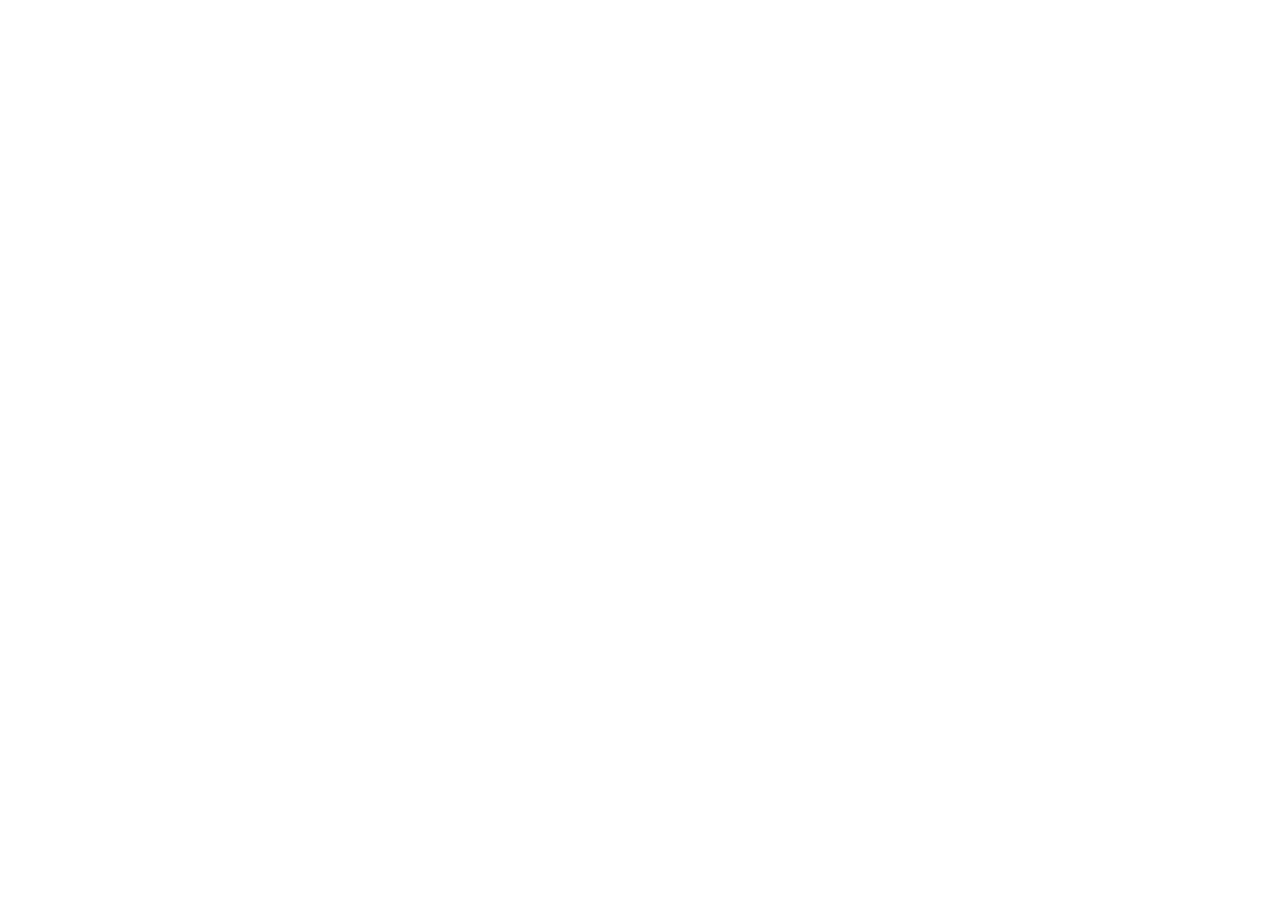
==== commit dfc77d31: "Add files via upload" ====
--- a/index.html
+++ b/index.html
@@ -32,7 +32,8 @@
   </script>
   <link rel="preconnect" href="https://fonts.googleapis.com">
   <link href="https://fonts.googleapis.com/css2?family=Noto+Sans+SC:wght@400;500;700;900&display=swap" rel="stylesheet">
-  <link rel="stylesheet" href="/styles.css">
+  <link rel="stylesheet" href="/github.io/styles.css">
+    <script src="/github.io/statistics.js">
 </head>
 <body>
 
@@ -275,6 +276,6 @@
   </footer>
 
   <button class="back-top" id="backTop" aria-label="返回顶部">↑</button>
-  <script src="/main.js"></script>
+  <script src="/github.io/main.js"></script>
 </body>
 </html>
